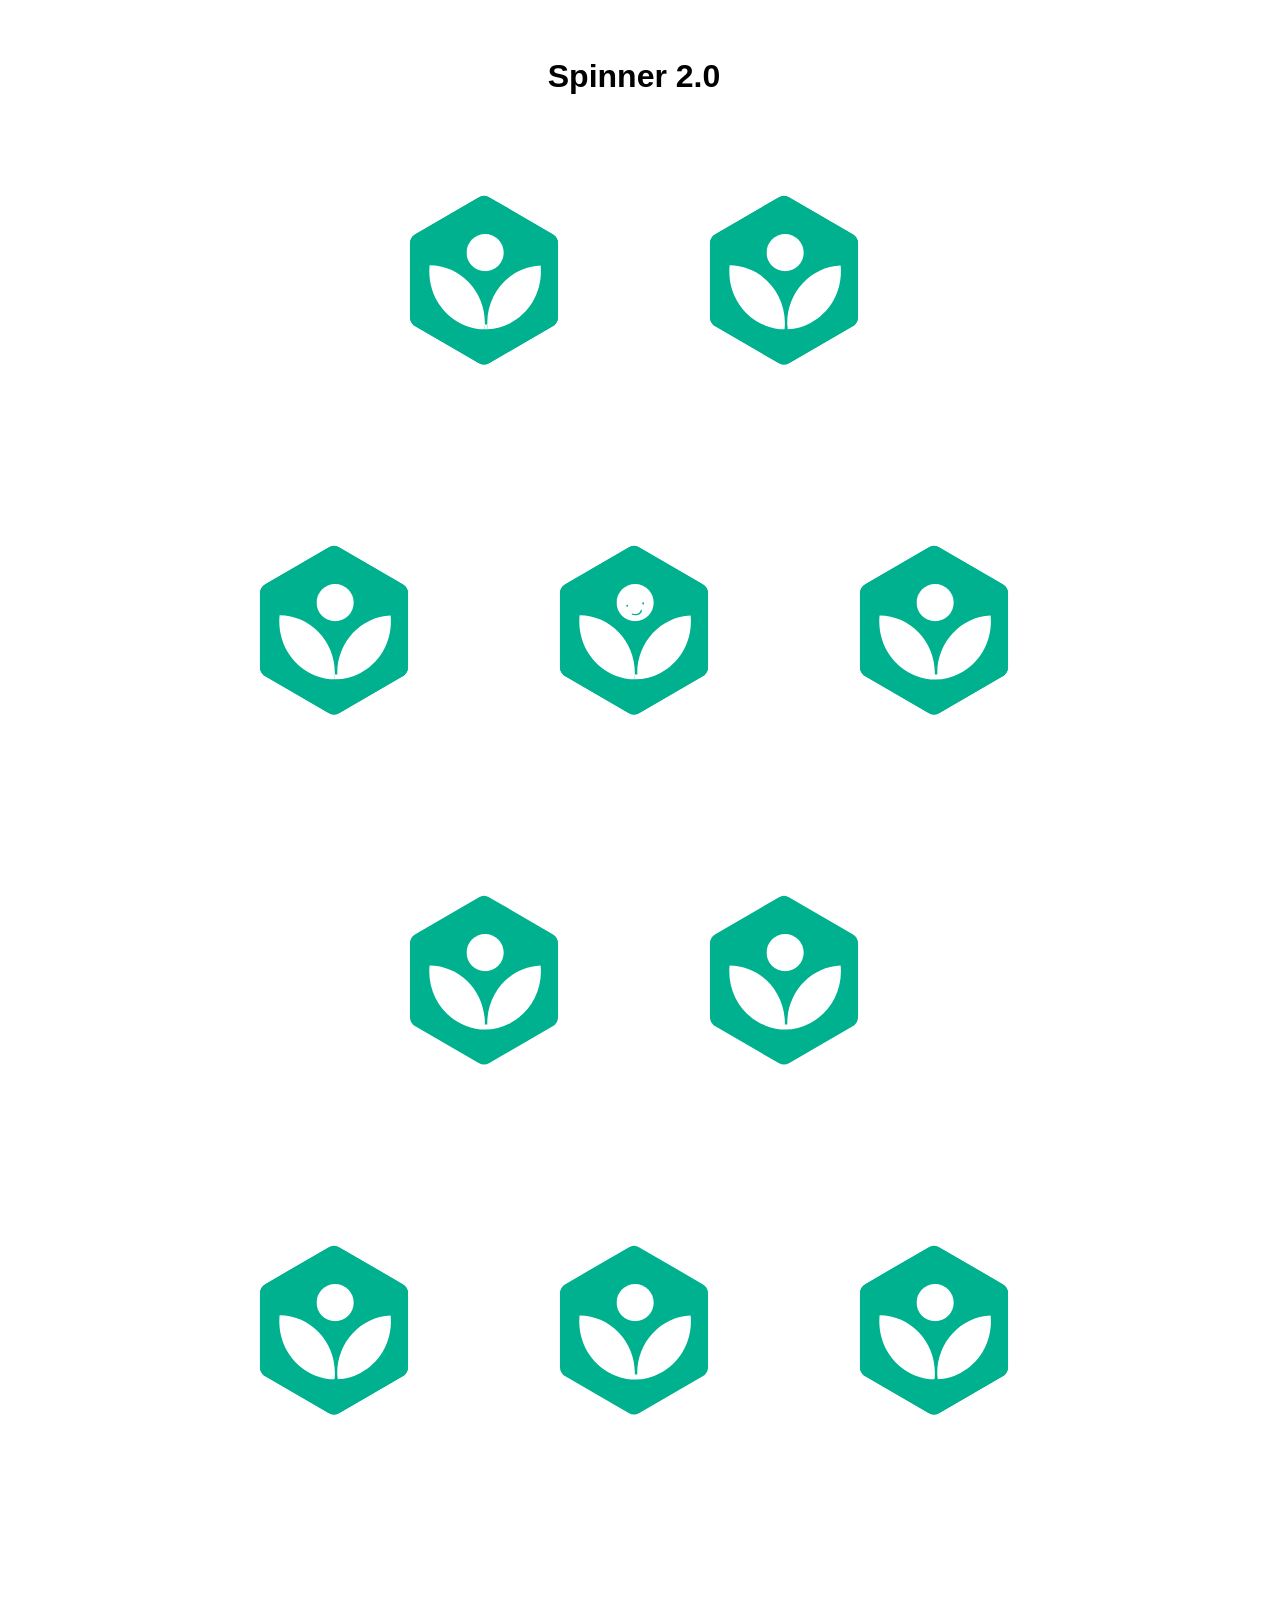
==== index.html @ 1f95c918 "Ad last ones" ====
<html>
<head>
  <style type="text/css">

    body {
    }

    .container {
      display: grid;
      grid-auto-columns: auto;
      width: 90vw
    }

    object {
      overflow: hidden;
      height: 250px;
      width: fit-content;
    }

    h1 {
      font-family: sans-serif;
      margin: 50px 50px 0px 50px;
      text-align: center;
      width: inherit;
    }

    #logos-container {
      margin: 50px;
      width: inherit;
    }

    .section {
      display: flex;
      justify-content: center;
      align-content: center;
      margin: 100px 50px 100px 50px;
    }

    #honeycomb-container {
      margin-top: 50px;
      height: 650px;
      width: 100vw;
    }

    #honeycomb-container {
      display: flex;
      align-content: horizontal;
    }

    .special {
      width: 50vw;
      height: inherit;
    }

    #sprouting {
      margin-top: 50px;
    }

  </style>
</head>

  <body>
    <div class="container">

      <h1>Spinner 2.0</h1>

      <div id="logos-container">
        <div id="sprouting" class="section">
          <object type="text/html" data="growing.html"></object>
          <object type="text/html" data="sprout-from-center.html"></object>
        </div>
        <div id="fading" class="section">
          <object type="text/html" data="fade-leaves-separately.html"></object>
          <object type="text/html" data="fade-leaves-smiley.html"></object>
          <object type="text/html" data="fade-leaves-together.html"></object>
        </div>
        <div id="rainbow" class="section">
          <object type="text/html" data="rainbow.html"></object>
          <object type="text/html" data="rainbow-khan.html"></object>
        </div>
        <div id="spinner" class="section">
          <object type="text/html" data="wobble-entire.html"></object>
          <object type="text/html" data="spinner.html"></object>
          <object type="text/html" data="wobble.html"></object>
        </div>
        <div id="honeycomb-container" class="section">
          <object class="special" type="text/html" data="honeycomb.html"></object>
          <object class="special" type="text/html" data="logo-stroke.html"></object>
        </div>
      </div>

<!-- Mary, move these -->
        <div id="more-spinner" class="section">
            <object type="text/html" data="pizza-spin.html"></object>
            <object type="text/html" data="sector-spin.html"></object>
            <object type="text/html" data="multi-spin.html"></object>
        </div>

    </div>
  </body>
</html>
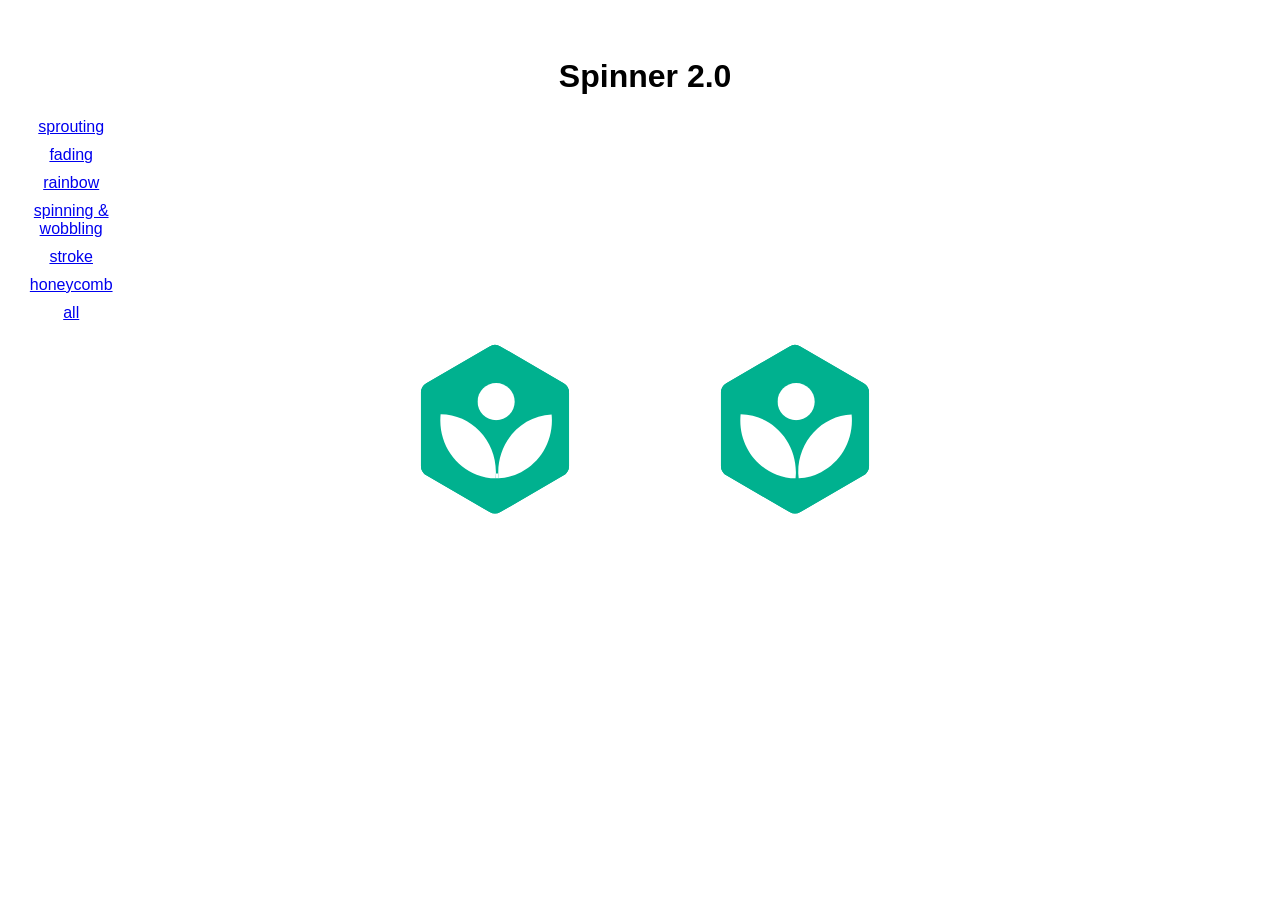
==== commit 6eae5e23: "sectioned off index.html" ====
--- a/index.html
+++ b/index.html
@@ -3,12 +3,32 @@
   <style type="text/css">
 
     body {
+      display: grid;
+      grid-template-columns: 10% 90%;
+    }
+
+    .navgiation {
+      display: grid;
+      grid-template-rows: auto;
+    }
+
+    .navigation {
+      margin-top: 100px;
+    }
+
+    .link {
+      display: flex;
+      justify-content: center;
+      align-content: center;
+      font-family: sans-serif;
+      text-align: center;
+      margin: 10px;
     }
 
     .container {
       display: grid;
-      grid-auto-columns: auto;
-      width: 90vw
+      grid-template-columns: auto;
+      width: 90%;
     }
 
     object {
@@ -26,7 +46,7 @@
 
     #logos-container {
       margin: 50px;
-      width: inherit;
+      width: 90%;
     }
 
     .section {
@@ -36,13 +56,13 @@
       margin: 100px 50px 100px 50px;
     }
 
-    #honeycomb-container {
+    #honeycomb {
       margin-top: 50px;
       height: 650px;
-      width: 100vw;
+      width: 90%;
     }
 
-    #honeycomb-container {
+    #honeycomb {
       display: flex;
       align-content: horizontal;
     }
@@ -56,10 +76,23 @@
       margin-top: 50px;
     }
 
+    #fading, #rainbow, #spinner, #honeycomb, #stroke {
+      display: none;
+    }
+
   </style>
 </head>
 
   <body>
+    <div class="navigation">
+      <a id="sprouting-link" href="#" onclick="changeLogo(1)" class="link">sprouting</a>
+      <a id="fading-link" href="#" onclick="changeLogo(2)" class="link">fading</a>
+      <a id="rainbow-link" href="#" onclick="changeLogo(3)" class="link">rainbow</a>
+      <a id="spinner-link" href="#" onclick="changeLogo(4)" class="link">spinning & wobbling</a>
+      <a id="stroke-link" href="#" onclick="changeLogo(5)" class="link">stroke</a>
+      <a id="honeycomb-link" href="#" onclick="changeLogo(6)" class="link">honeycomb</a>
+      <a id="all-link" href="#" onclick="changeLogo(7)" class="link">all</a>
+    </div>
     <div class="container">
 
       <h1>Spinner 2.0</h1>
@@ -83,21 +116,71 @@
           <object type="text/html" data="spinner.html"></object>
           <object type="text/html" data="wobble.html"></object>
         </div>
-        <div id="honeycomb-container" class="section">
+        <div id="stroke" class="section">
+          <object type="text/html" data="logo-stroke.html"></object>
+        </div>
+        <div id="honeycomb" class="section">
           <object class="special" type="text/html" data="honeycomb.html"></object>
-          <object class="special" type="text/html" data="logo-stroke.html"></object>
         </div>
       </div>
 
-<!-- Mary, move these -->
-        <div id="more-spinner" class="section">
-            <object type="text/html" data="pizza-spin.html"></object>
-            <object type="text/html" data="sector-spin.html"></object>
-            <object type="text/html" data="multi-spin.html"></object>
-        </div>
+    </div>
 
-    </div>
+    <script>
+      function changeLogo(i) {
+        if (i == 1) {
+          hideLogos();
+          document.getElementById("sprouting").style.display = "flex";
+          document.getElementById("sprouting-link").style.color = "#d92916";
+        } else if (i == 2) {
+          hideLogos();
+          document.getElementById("fading").style.display = "flex";
+        } else if (i == 3) {
+          hideLogos();
+          document.getElementById("rainbow").style.display = "flex";
+        } else if (i == 4) {
+          hideLogos();
+          document.getElementById("spinner").style.display = "flex";
+        } else if (i == 5) {
+          hideLogos();
+          document.getElementById("stroke").style.display = "flex";
+        } else if (i == 6) {
+          hideLogos();
+          document.getElementById("honeycomb").style.display = "flex";
+        } else if (i == 7) {
+          document.getElementById("sprouting").style.display = "flex";
+          document.getElementById("fading").style.display = "flex";
+          document.getElementById("rainbow").style.display = "flex";
+          document.getElementById("spinner").style.display = "flex";
+          document.getElementById("stroke").style.display = "flex";
+          document.getElementById("honeycomb").style.display = "flex";
+        } else {
+          document.getElementById("sprouting").style.display = "flex";
+          document.getElementById("fading").style.display = "flex";
+          document.getElementById("rainbow").style.display = "flex";
+          document.getElementById("spinner").style.display = "flex";
+          document.getElementById("stroke").style.display = "flex";
+          document.getElementById("honeycomb").style.display = "flex";
+        }
+      }
+
+      function hideLogos() {
+        document.getElementById("sprouting").style.display = "none";
+        document.getElementById("fading").style.display = "none";
+        document.getElementById("rainbow").style.display = "none";
+        document.getElementById("spinner").style.display = "none";
+        document.getElementById("stroke").style.display = "none";
+        document.getElementById("honeycomb").style.display = "none";
+
+
+        document.getElementById("sprouting-link").style.color = "black";
+        document.getElementById("fading-link").style.color = "black";
+        document.getElementById("rainbow-link").style.color = "black";
+        document.getElementById("spinner-link").style.color = "black";
+        document.getElementById("stroke-link").style.color = "black";
+        document.getElementById("honeycomb-link").style.color = "black";
+        document.getElementById("all-link").style.color = "black";
+      }
+    </script>
   </body>
 </html>
-
-
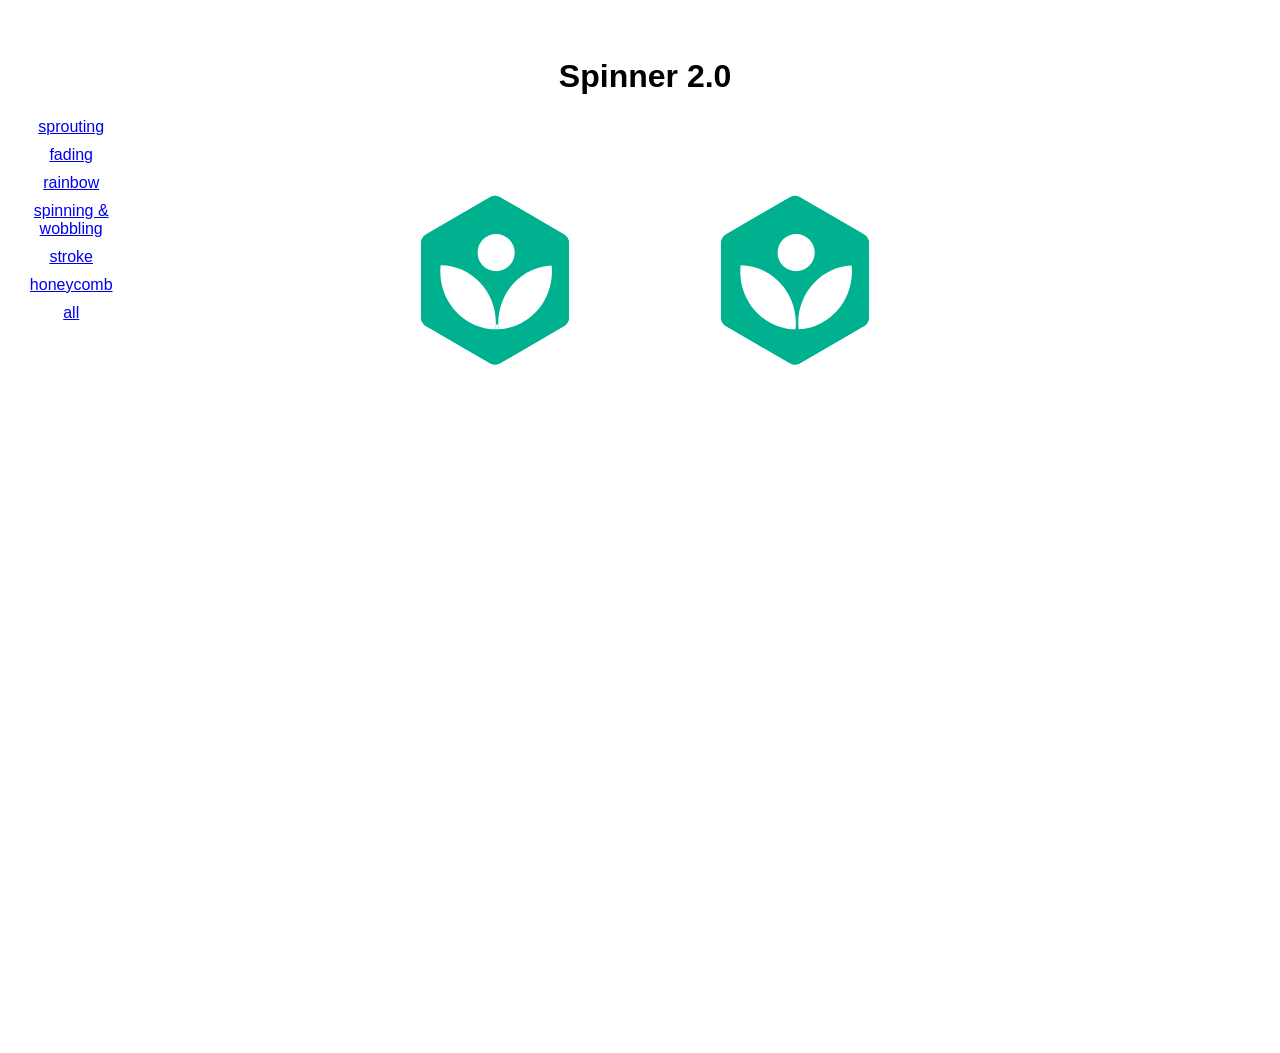
==== commit 99b41120: "Merge branch 'master' of https://github.com/mzhong9723/khan-loading-animation" ====
--- a/index.html
+++ b/index.html
@@ -124,6 +124,13 @@
         </div>
       </div>
 
+<!-- Mary, move these -->
+        <div id="more-spinner" class="section">
+            <object type="text/html" data="pizza-spin.html"></object>
+            <object type="text/html" data="sector-spin.html"></object>
+            <object type="text/html" data="multi-spin.html"></object>
+        </div>
+
     </div>
 
     <script>
@@ -184,3 +191,5 @@
     </script>
   </body>
 </html>
+
+
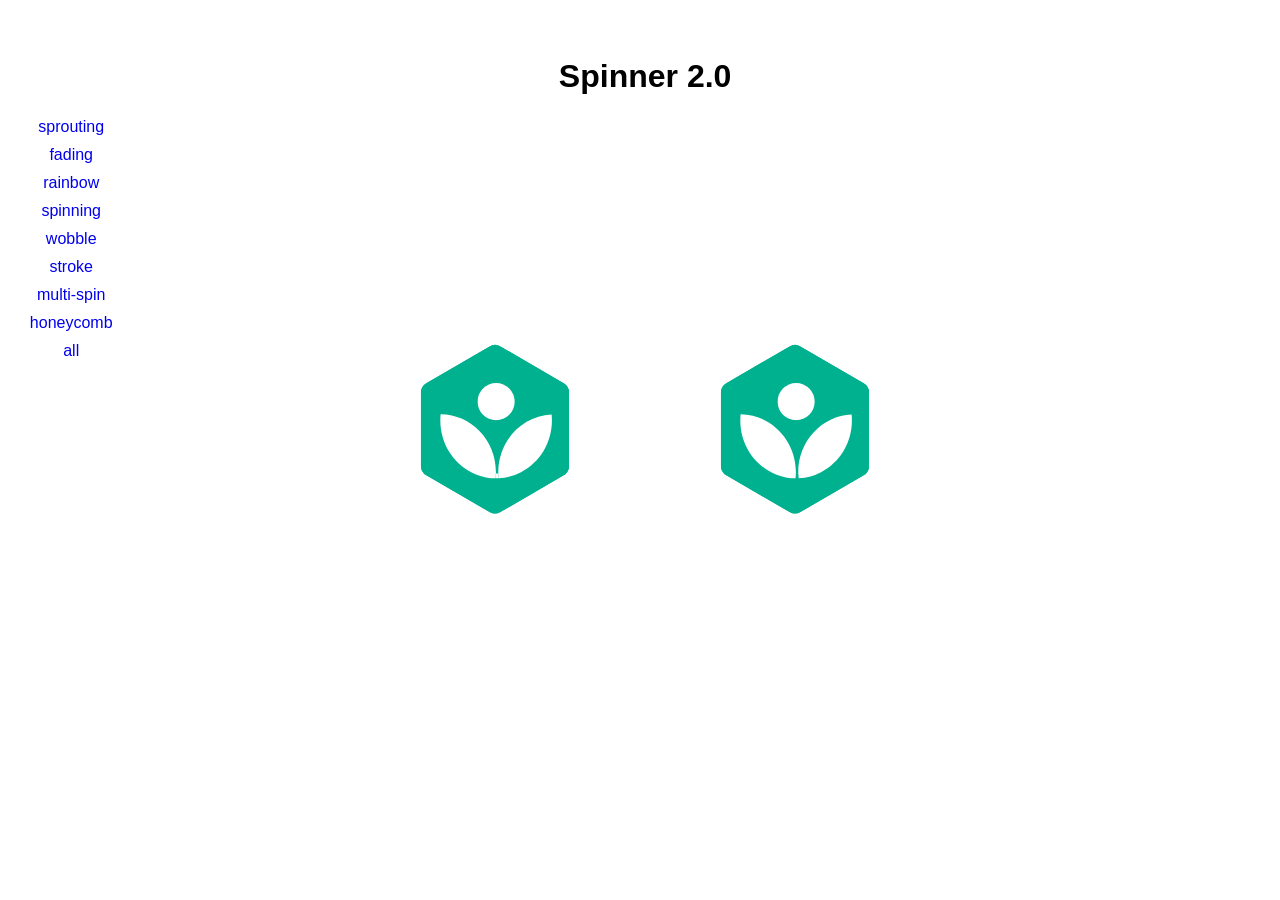
==== commit 1b9bf87e: "added sophies spinning logos" ====
--- a/index.html
+++ b/index.html
@@ -5,6 +5,14 @@
     body {
       display: grid;
       grid-template-columns: 10% 90%;
+    }
+
+    a {
+      text-decoration: none;
+    }
+
+    a:hover {
+      text-decoration: underline;
     }
 
     .navgiation {
@@ -56,13 +64,13 @@
       margin: 100px 50px 100px 50px;
     }
 
-    #honeycomb {
+    #honeycomb, #multi-spin {
       margin-top: 50px;
       height: 650px;
       width: 90%;
     }
 
-    #honeycomb {
+    #honeycomb, #multi-spin {
       display: flex;
       align-content: horizontal;
     }
@@ -76,7 +84,11 @@
       margin-top: 50px;
     }
 
-    #fading, #rainbow, #spinner, #honeycomb, #stroke {
+    #sprouting-link {
+      color: "#9059ff";
+    }
+
+    #fading, #rainbow, #spinner, #honeycomb, #stroke, #wobble, #multi-spin {
       display: none;
     }
 
@@ -88,10 +100,12 @@
       <a id="sprouting-link" href="#" onclick="changeLogo(1)" class="link">sprouting</a>
       <a id="fading-link" href="#" onclick="changeLogo(2)" class="link">fading</a>
       <a id="rainbow-link" href="#" onclick="changeLogo(3)" class="link">rainbow</a>
-      <a id="spinner-link" href="#" onclick="changeLogo(4)" class="link">spinning & wobbling</a>
-      <a id="stroke-link" href="#" onclick="changeLogo(5)" class="link">stroke</a>
-      <a id="honeycomb-link" href="#" onclick="changeLogo(6)" class="link">honeycomb</a>
-      <a id="all-link" href="#" onclick="changeLogo(7)" class="link">all</a>
+      <a id="spinner-link" href="#" onclick="changeLogo(4)" class="link">spinning</a>
+      <a id="wobble-link" href="#" onclick="changeLogo(5)" class="link">wobble</a>
+      <a id="stroke-link" href="#" onclick="changeLogo(6)" class="link">stroke</a>
+      <a id="multi-spin-link" href="#" onclick="changeLogo(7)" class="link">multi-spin</a>
+      <a id="honeycomb-link" href="#" onclick="changeLogo(8)" class="link">honeycomb</a>
+      <a id="all-link" href="#" onclick="changeLogo(9)" class="link">all</a>
     </div>
     <div class="container">
 
@@ -112,8 +126,12 @@
           <object type="text/html" data="rainbow-khan.html"></object>
         </div>
         <div id="spinner" class="section">
+          <object type="text/html" data="pizza-spin.html"></object>
+          <object type="text/html" data="spinner.html"></object>
+          <object type="text/html" data="sector-spin.html"></object>
+        </div>
+        <div id="wobble" class="section">
           <object type="text/html" data="wobble-entire.html"></object>
-          <object type="text/html" data="spinner.html"></object>
           <object type="text/html" data="wobble.html"></object>
         </div>
         <div id="stroke" class="section">
@@ -122,15 +140,10 @@
         <div id="honeycomb" class="section">
           <object class="special" type="text/html" data="honeycomb.html"></object>
         </div>
+        <div id="multi-spin" class="section">
+          <object class="special" type="text/html" data="multi-spin.html"></object>
+        </div>
       </div>
-
-<!-- Mary, move these -->
-        <div id="more-spinner" class="section">
-            <object type="text/html" data="pizza-spin.html"></object>
-            <object type="text/html" data="sector-spin.html"></object>
-            <object type="text/html" data="multi-spin.html"></object>
-        </div>
-
     </div>
 
     <script>
@@ -138,36 +151,66 @@
         if (i == 1) {
           hideLogos();
           document.getElementById("sprouting").style.display = "flex";
-          document.getElementById("sprouting-link").style.color = "#d92916";
+          document.getElementById("sprouting-link").style.color = "#9059ff";
         } else if (i == 2) {
           hideLogos();
           document.getElementById("fading").style.display = "flex";
+          document.getElementById("fading-link").style.color = "#9059ff";
         } else if (i == 3) {
           hideLogos();
           document.getElementById("rainbow").style.display = "flex";
+          document.getElementById("rainbow-link").style.color = "#9059ff";
         } else if (i == 4) {
           hideLogos();
           document.getElementById("spinner").style.display = "flex";
+          document.getElementById("spinner-link").style.color = "#9059ff";
         } else if (i == 5) {
           hideLogos();
+          document.getElementById("wobble").style.display = "flex";
+          document.getElementById("wobble-link").style.color = "#9059ff";
+        } else if (i == 6) {
+          hideLogos();
           document.getElementById("stroke").style.display = "flex";
-        } else if (i == 6) {
+          document.getElementById("stroke-link").style.color = "#9059ff";
+        } else if (i == 7) {
+          hideLogos();
+          document.getElementById("multi-spin").style.display = "flex";
+          document.getElementById("multi-spin-link").style.color = "#9059ff";
+        } else if (i == 8) {
           hideLogos();
           document.getElementById("honeycomb").style.display = "flex";
-        } else if (i == 7) {
+          document.getElementById("honeycomb-link").style.color = "#9059ff";
+        } else if (i == 9) {
           document.getElementById("sprouting").style.display = "flex";
           document.getElementById("fading").style.display = "flex";
           document.getElementById("rainbow").style.display = "flex";
           document.getElementById("spinner").style.display = "flex";
+          document.getElementById("wobble").style.display = "flex";
           document.getElementById("stroke").style.display = "flex";
           document.getElementById("honeycomb").style.display = "flex";
+          document.getElementById("multi-spin").style.display = "flex";
+
+          document.getElementById("all-link").style.color = "#9059ff";
+
+          document.getElementById("sprouting-link").style.color = "black";
+          document.getElementById("fading-link").style.color = "black";
+          document.getElementById("rainbow-link").style.color = "black";
+          document.getElementById("spinner-link").style.color = "black";
+          document.getElementById("wobble-link").style.color = "black";
+          document.getElementById("stroke-link").style.color = "black";
+          document.getElementById("honeycomb-link").style.color = "black";
+          document.getElementById("multi-spin-link").style.color = "black";
         } else {
           document.getElementById("sprouting").style.display = "flex";
           document.getElementById("fading").style.display = "flex";
           document.getElementById("rainbow").style.display = "flex";
           document.getElementById("spinner").style.display = "flex";
+          document.getElementById("wobble").style.display = "flex";
           document.getElementById("stroke").style.display = "flex";
           document.getElementById("honeycomb").style.display = "flex";
+          document.getElementById("multi-spin").style.display = "flex";
+
+          document.getElementById("all-link").style.color = "#9059ff";
         }
       }
 
@@ -176,16 +219,19 @@
         document.getElementById("fading").style.display = "none";
         document.getElementById("rainbow").style.display = "none";
         document.getElementById("spinner").style.display = "none";
+        document.getElementById("wobble").style.display = "none";
         document.getElementById("stroke").style.display = "none";
         document.getElementById("honeycomb").style.display = "none";
-
+        document.getElementById("multi-spin").style.display = "none";
 
         document.getElementById("sprouting-link").style.color = "black";
         document.getElementById("fading-link").style.color = "black";
         document.getElementById("rainbow-link").style.color = "black";
         document.getElementById("spinner-link").style.color = "black";
+        document.getElementById("wobble-link").style.color = "black";
         document.getElementById("stroke-link").style.color = "black";
         document.getElementById("honeycomb-link").style.color = "black";
+        document.getElementById("multi-spin-link").style.color = "black";
         document.getElementById("all-link").style.color = "black";
       }
     </script>
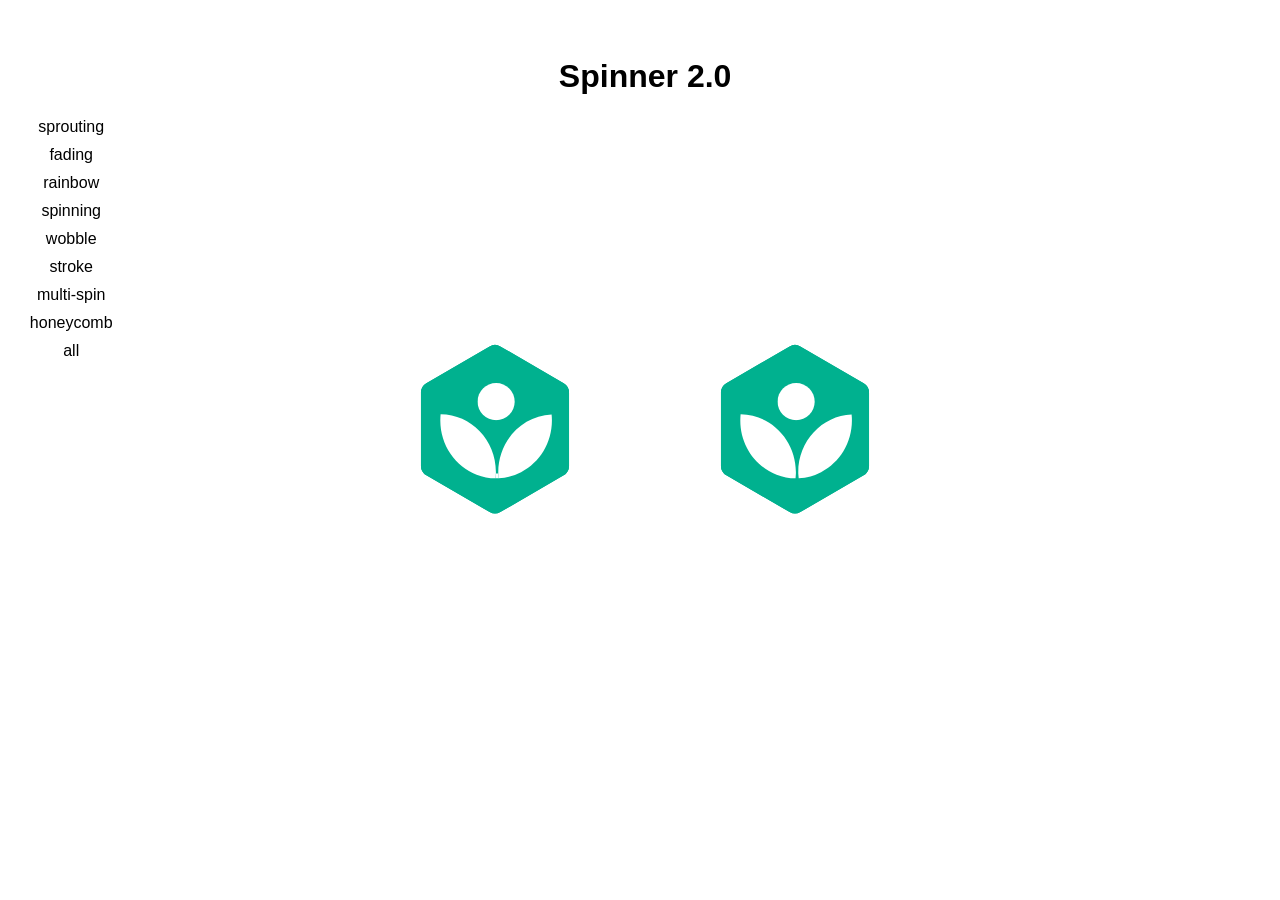
==== commit 08cb79e5: "Style" ====
--- a/index.html
+++ b/index.html
@@ -8,6 +8,7 @@
     }
 
     a {
+      color: black;
       text-decoration: none;
     }
 
@@ -137,11 +138,11 @@
         <div id="stroke" class="section">
           <object type="text/html" data="logo-stroke.html"></object>
         </div>
+        <div id="multi-spin" class="section">
+          <object class="special" style="width: 100%;" type="text/html" data="multi-spin.html"></object>
+        </div>
         <div id="honeycomb" class="section">
-          <object class="special" type="text/html" data="honeycomb.html"></object>
-        </div>
-        <div id="multi-spin" class="section">
-          <object class="special" type="text/html" data="multi-spin.html"></object>
+          <object class="special" style="width: 100%;" type="text/html" data="honeycomb.html"></object>
         </div>
       </div>
     </div>
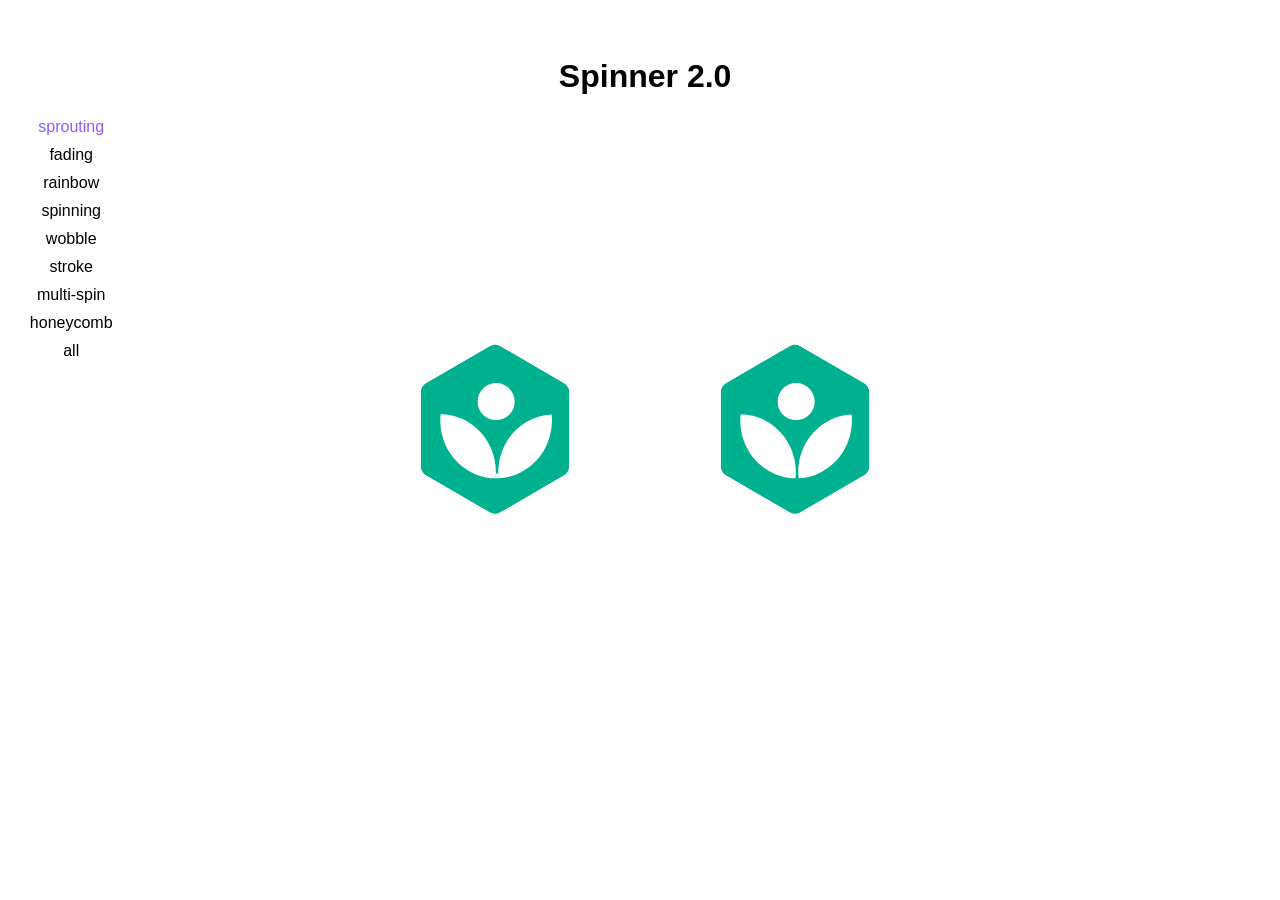
==== commit 4d49cf10: "made sprouting purple to begin with" ====
--- a/index.html
+++ b/index.html
@@ -83,10 +83,6 @@
 
     #sprouting {
       margin-top: 50px;
-    }
-
-    #sprouting-link {
-      color: "#9059ff";
     }
 
     #fading, #rainbow, #spinner, #honeycomb, #stroke, #wobble, #multi-spin {
@@ -148,6 +144,7 @@
     </div>
 
     <script>
+      document.getElementById("sprouting-link").style.color = "#9059ff";
       function changeLogo(i) {
         if (i == 1) {
           hideLogos();
